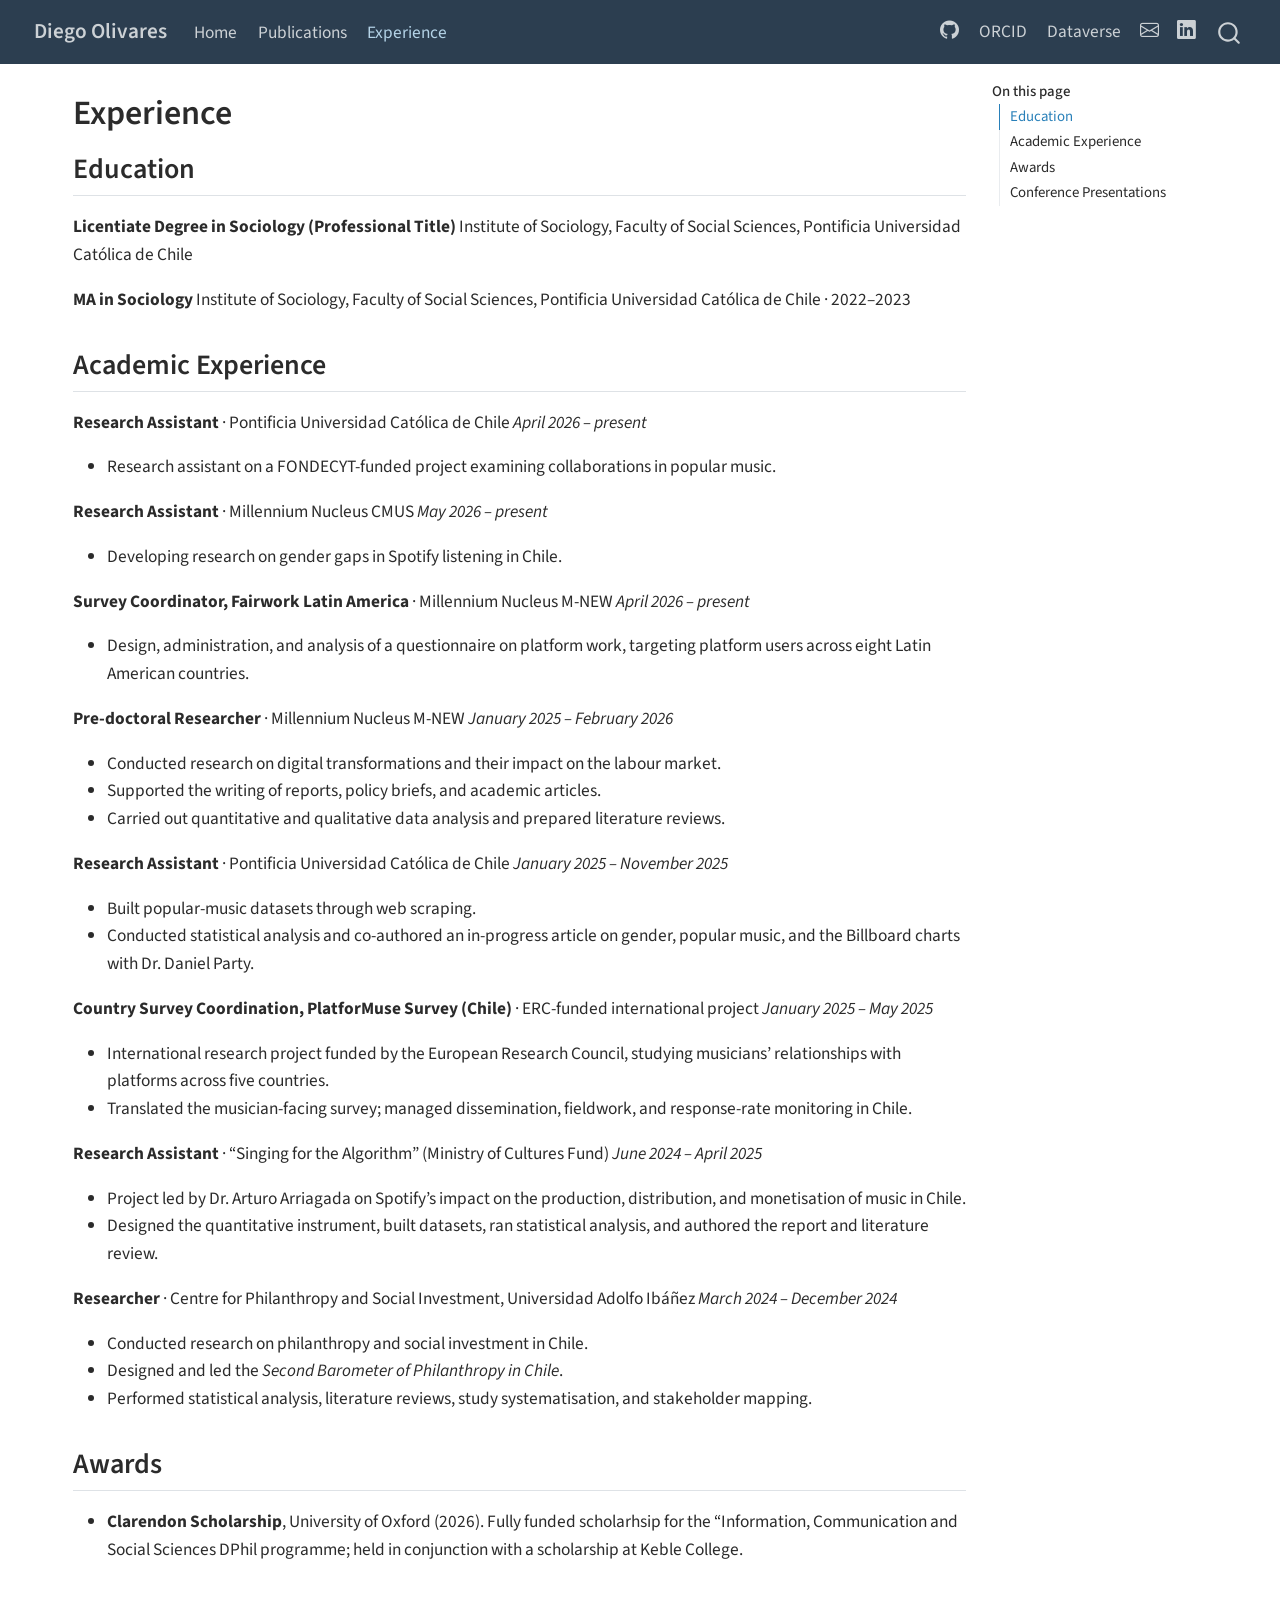
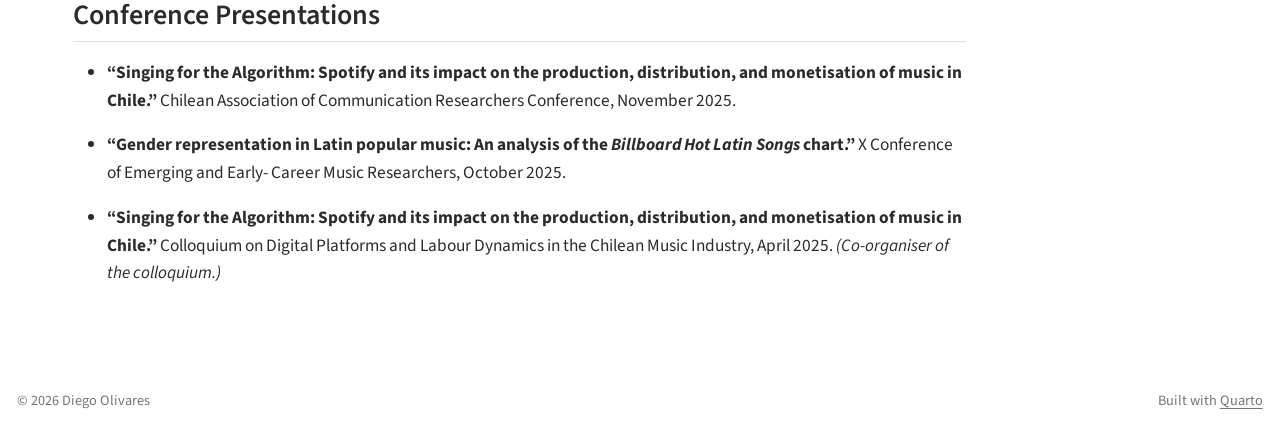
==== experience.html @ cd72e965 "Built site for gh-pages" ====
<!DOCTYPE html>
<html xmlns="http://www.w3.org/1999/xhtml" lang="en" xml:lang="en"><head>

<meta charset="utf-8">
<meta name="generator" content="quarto-1.8.25">

<meta name="viewport" content="width=device-width, initial-scale=1.0, user-scalable=yes">


<title>Experience – Diego Olivares</title>
<style>
code{white-space: pre-wrap;}
span.smallcaps{font-variant: small-caps;}
div.columns{display: flex; gap: min(4vw, 1.5em);}
div.column{flex: auto; overflow-x: auto;}
div.hanging-indent{margin-left: 1.5em; text-indent: -1.5em;}
ul.task-list{list-style: none;}
ul.task-list li input[type="checkbox"] {
  width: 0.8em;
  margin: 0 0.8em 0.2em -1em; /* quarto-specific, see https://github.com/quarto-dev/quarto-cli/issues/4556 */ 
  vertical-align: middle;
}
</style>


<script src="site_libs/quarto-nav/quarto-nav.js"></script>
<script src="site_libs/quarto-nav/headroom.min.js"></script>
<script src="site_libs/clipboard/clipboard.min.js"></script>
<script src="site_libs/quarto-search/autocomplete.umd.js"></script>
<script src="site_libs/quarto-search/fuse.min.js"></script>
<script src="site_libs/quarto-search/quarto-search.js"></script>
<meta name="quarto:offset" content="./">
<link href="./assets/favicon.png" rel="icon" type="image/png">
<script src="site_libs/quarto-html/quarto.js" type="module"></script>
<script src="site_libs/quarto-html/tabsets/tabsets.js" type="module"></script>
<script src="site_libs/quarto-html/axe/axe-check.js" type="module"></script>
<script src="site_libs/quarto-html/popper.min.js"></script>
<script src="site_libs/quarto-html/tippy.umd.min.js"></script>
<script src="site_libs/quarto-html/anchor.min.js"></script>
<link href="site_libs/quarto-html/tippy.css" rel="stylesheet">
<link href="site_libs/quarto-html/quarto-syntax-highlighting-7b89279ff1a6dce999919e0e67d4d9ec.css" rel="stylesheet" id="quarto-text-highlighting-styles">
<script src="site_libs/bootstrap/bootstrap.min.js"></script>
<link href="site_libs/bootstrap/bootstrap-icons.css" rel="stylesheet">
<link href="site_libs/bootstrap/bootstrap-783c2c7e05bef374523147066c474163.min.css" rel="stylesheet" append-hash="true" id="quarto-bootstrap" data-mode="light">
<script id="quarto-search-options" type="application/json">{
  "location": "navbar",
  "copy-button": false,
  "collapse-after": 3,
  "panel-placement": "end",
  "type": "overlay",
  "limit": 50,
  "keyboard-shortcut": [
    "f",
    "/",
    "s"
  ],
  "show-item-context": false,
  "language": {
    "search-no-results-text": "No results",
    "search-matching-documents-text": "matching documents",
    "search-copy-link-title": "Copy link to search",
    "search-hide-matches-text": "Hide additional matches",
    "search-more-match-text": "more match in this document",
    "search-more-matches-text": "more matches in this document",
    "search-clear-button-title": "Clear",
    "search-text-placeholder": "",
    "search-detached-cancel-button-title": "Cancel",
    "search-submit-button-title": "Submit",
    "search-label": "Search"
  }
}</script>


<link rel="stylesheet" href="styles.css">
</head>

<body class="nav-fixed quarto-light">

<div id="quarto-search-results"></div>
  <header id="quarto-header" class="headroom fixed-top">
    <nav class="navbar navbar-expand-lg " data-bs-theme="dark">
      <div class="navbar-container container-fluid">
      <div class="navbar-brand-container mx-auto">
    <a href="./index.html" class="navbar-brand navbar-brand-logo">
    </a>
    <a class="navbar-brand" href="./index.html">
    <span class="navbar-title">Diego Olivares</span>
    </a>
  </div>
            <div id="quarto-search" class="" title="Search"></div>
          <button class="navbar-toggler" type="button" data-bs-toggle="collapse" data-bs-target="#navbarCollapse" aria-controls="navbarCollapse" role="menu" aria-expanded="false" aria-label="Toggle navigation" onclick="if (window.quartoToggleHeadroom) { window.quartoToggleHeadroom(); }">
  <span class="navbar-toggler-icon"></span>
</button>
          <div class="collapse navbar-collapse" id="navbarCollapse">
            <ul class="navbar-nav navbar-nav-scroll me-auto">
  <li class="nav-item">
    <a class="nav-link" href="./index.html"> 
<span class="menu-text">Home</span></a>
  </li>  
  <li class="nav-item">
    <a class="nav-link" href="./publications.html"> 
<span class="menu-text">Publications</span></a>
  </li>  
  <li class="nav-item">
    <a class="nav-link active" href="./experience.html" aria-current="page"> 
<span class="menu-text">Experience</span></a>
  </li>  
</ul>
            <ul class="navbar-nav navbar-nav-scroll ms-auto">
  <li class="nav-item compact">
    <a class="nav-link" href="https://github.com/diegolivaresm"> <i class="bi bi-github" role="img" aria-label="GitHub">
</i> 
<span class="menu-text"></span></a>
  </li>  
  <li class="nav-item">
    <a class="nav-link" href="https://orcid.org/0009-0008-4754-5442"> 
<span class="menu-text">ORCID</span></a>
  </li>  
  <li class="nav-item">
    <a class="nav-link" href="https://dataverse.harvard.edu/dataverse/diego_olivares"> 
<span class="menu-text">Dataverse</span></a>
  </li>  
  <li class="nav-item compact">
    <a class="nav-link" href="mailto:diego.olivares@alumni.uc.cl"> <i class="bi bi-envelope" role="img" aria-label="Email">
</i> 
<span class="menu-text"></span></a>
  </li>  
  <li class="nav-item compact">
    <a class="nav-link" href="https://www.linkedin.com/in/diego-olivares-009ab22b0/"> <i class="bi bi-linkedin" role="img" aria-label="LinkedIn">
</i> 
<span class="menu-text"></span></a>
  </li>  
</ul>
          </div> <!-- /navcollapse -->
            <div class="quarto-navbar-tools">
</div>
      </div> <!-- /container-fluid -->
    </nav>
</header>
<!-- content -->
<div id="quarto-content" class="quarto-container page-columns page-rows-contents page-layout-full page-navbar">
<!-- sidebar -->
<!-- margin-sidebar -->
    <div id="quarto-margin-sidebar" class="sidebar margin-sidebar">
        <nav id="TOC" role="doc-toc" class="toc-active">
    <h2 id="toc-title">On this page</h2>
   
  <ul>
  <li><a href="#education" id="toc-education" class="nav-link active" data-scroll-target="#education">Education</a></li>
  <li><a href="#academic-experience" id="toc-academic-experience" class="nav-link" data-scroll-target="#academic-experience">Academic Experience</a></li>
  <li><a href="#awards" id="toc-awards" class="nav-link" data-scroll-target="#awards">Awards</a></li>
  <li><a href="#conference-presentations" id="toc-conference-presentations" class="nav-link" data-scroll-target="#conference-presentations">Conference Presentations</a></li>
  </ul>
</nav>
    </div>
<!-- main -->
<main class="content column-page-left" id="quarto-document-content">

<header id="title-block-header" class="quarto-title-block default">
<div class="quarto-title">
<h1 class="title">Experience</h1>
</div>



<div class="quarto-title-meta column-page-left">

    
  
    
  </div>
  


</header>


<section id="education" class="level2">
<h2 class="anchored" data-anchor-id="education">Education</h2>
<p><strong>Licentiate Degree in Sociology (Professional Title)</strong> Institute of Sociology, Faculty of Social Sciences, Pontificia Universidad Católica de Chile</p>
<p><strong>MA in Sociology</strong> Institute of Sociology, Faculty of Social Sciences, Pontificia Universidad Católica de Chile · 2022–2023</p>
</section>
<section id="academic-experience" class="level2">
<h2 class="anchored" data-anchor-id="academic-experience">Academic Experience</h2>
<p><strong>Research Assistant</strong> · Pontificia Universidad Católica de Chile <em>April 2026 – present</em></p>
<ul>
<li>Research assistant on a FONDECYT-funded project examining collaborations in popular music.</li>
</ul>
<p><strong>Research Assistant</strong> · Millennium Nucleus CMUS <em>May 2026 – present</em></p>
<ul>
<li>Developing research on gender gaps in Spotify listening in Chile.</li>
</ul>
<p><strong>Survey Coordinator, Fairwork Latin America</strong> · Millennium Nucleus M-NEW <em>April 2026 – present</em></p>
<ul>
<li>Design, administration, and analysis of a questionnaire on platform work, targeting platform users across eight Latin American countries.</li>
</ul>
<p><strong>Pre-doctoral Researcher</strong> · Millennium Nucleus M-NEW <em>January 2025 – February 2026</em></p>
<ul>
<li>Conducted research on digital transformations and their impact on the labour market.</li>
<li>Supported the writing of reports, policy briefs, and academic articles.</li>
<li>Carried out quantitative and qualitative data analysis and prepared literature reviews.</li>
</ul>
<p><strong>Research Assistant</strong> · Pontificia Universidad Católica de Chile <em>January 2025 – November 2025</em></p>
<ul>
<li>Built popular-music datasets through web scraping.</li>
<li>Conducted statistical analysis and co-authored an in-progress article on gender, popular music, and the Billboard charts with Dr.&nbsp;Daniel Party.</li>
</ul>
<p><strong>Country Survey Coordination, PlatforMuse Survey (Chile)</strong> · ERC-funded international project <em>January 2025 – May 2025</em></p>
<ul>
<li>International research project funded by the European Research Council, studying musicians’ relationships with platforms across five countries.</li>
<li>Translated the musician-facing survey; managed dissemination, fieldwork, and response-rate monitoring in Chile.</li>
</ul>
<p><strong>Research Assistant</strong> · “Singing for the Algorithm” (Ministry of Cultures Fund) <em>June 2024 – April 2025</em></p>
<ul>
<li>Project led by Dr.&nbsp;Arturo Arriagada on Spotify’s impact on the production, distribution, and monetisation of music in Chile.</li>
<li>Designed the quantitative instrument, built datasets, ran statistical analysis, and authored the report and literature review.</li>
</ul>
<p><strong>Researcher</strong> · Centre for Philanthropy and Social Investment, Universidad Adolfo Ibáñez <em>March 2024 – December 2024</em></p>
<ul>
<li>Conducted research on philanthropy and social investment in Chile.</li>
<li>Designed and led the <em>Second Barometer of Philanthropy in Chile</em>.</li>
<li>Performed statistical analysis, literature reviews, study systematisation, and stakeholder mapping.</li>
</ul>
</section>
<section id="awards" class="level2">
<h2 class="anchored" data-anchor-id="awards">Awards</h2>
<ul>
<li><strong>Clarendon Scholarship</strong>, University of Oxford (2026). Fully funded scholarhsip for the “Information, Communication and Social Sciences DPhil programme; held in conjunction with a scholarship at Keble College.</li>
</ul>
</section>
<section id="conference-presentations" class="level2">
<h2 class="anchored" data-anchor-id="conference-presentations">Conference Presentations</h2>
<ul>
<li><p><strong>“Singing for the Algorithm: Spotify and its impact on the production, distribution, and monetisation of music in Chile.”</strong> Chilean Association of Communication Researchers Conference, November 2025.</p></li>
<li><p><strong>“Gender representation in Latin popular music: An analysis of the <em>Billboard Hot Latin Songs</em> chart.”</strong> X Conference of Emerging and Early- Career Music Researchers, October 2025.</p></li>
<li><p><strong>“Singing for the Algorithm: Spotify and its impact on the production, distribution, and monetisation of music in Chile.”</strong> Colloquium on Digital Platforms and Labour Dynamics in the Chilean Music Industry, April 2025. <em>(Co-organiser of the colloquium.)</em></p></li>
</ul>


</section>

</main> <!-- /main -->
<script id="quarto-html-after-body" type="application/javascript">
  window.document.addEventListener("DOMContentLoaded", function (event) {
    const icon = "";
    const anchorJS = new window.AnchorJS();
    anchorJS.options = {
      placement: 'right',
      icon: icon
    };
    anchorJS.add('.anchored');
    const isCodeAnnotation = (el) => {
      for (const clz of el.classList) {
        if (clz.startsWith('code-annotation-')) {                     
          return true;
        }
      }
      return false;
    }
    const onCopySuccess = function(e) {
      // button target
      const button = e.trigger;
      // don't keep focus
      button.blur();
      // flash "checked"
      button.classList.add('code-copy-button-checked');
      var currentTitle = button.getAttribute("title");
      button.setAttribute("title", "Copied!");
      let tooltip;
      if (window.bootstrap) {
        button.setAttribute("data-bs-toggle", "tooltip");
        button.setAttribute("data-bs-placement", "left");
        button.setAttribute("data-bs-title", "Copied!");
        tooltip = new bootstrap.Tooltip(button, 
          { trigger: "manual", 
            customClass: "code-copy-button-tooltip",
            offset: [0, -8]});
        tooltip.show();    
      }
      setTimeout(function() {
        if (tooltip) {
          tooltip.hide();
          button.removeAttribute("data-bs-title");
          button.removeAttribute("data-bs-toggle");
          button.removeAttribute("data-bs-placement");
        }
        button.setAttribute("title", currentTitle);
        button.classList.remove('code-copy-button-checked');
      }, 1000);
      // clear code selection
      e.clearSelection();
    }
    const getTextToCopy = function(trigger) {
      const outerScaffold = trigger.parentElement.cloneNode(true);
      const codeEl = outerScaffold.querySelector('code');
      for (const childEl of codeEl.children) {
        if (isCodeAnnotation(childEl)) {
          childEl.remove();
        }
      }
      return codeEl.innerText;
    }
    const clipboard = new window.ClipboardJS('.code-copy-button:not([data-in-quarto-modal])', {
      text: getTextToCopy
    });
    clipboard.on('success', onCopySuccess);
    if (window.document.getElementById('quarto-embedded-source-code-modal')) {
      const clipboardModal = new window.ClipboardJS('.code-copy-button[data-in-quarto-modal]', {
        text: getTextToCopy,
        container: window.document.getElementById('quarto-embedded-source-code-modal')
      });
      clipboardModal.on('success', onCopySuccess);
    }
      var localhostRegex = new RegExp(/^(?:http|https):\/\/localhost\:?[0-9]*\//);
      var mailtoRegex = new RegExp(/^mailto:/);
        var filterRegex = new RegExp("https:\/\/diegolivaresm\.github\.io");
      var isInternal = (href) => {
          return filterRegex.test(href) || localhostRegex.test(href) || mailtoRegex.test(href);
      }
      // Inspect non-navigation links and adorn them if external
     var links = window.document.querySelectorAll('a[href]:not(.nav-link):not(.navbar-brand):not(.toc-action):not(.sidebar-link):not(.sidebar-item-toggle):not(.pagination-link):not(.no-external):not([aria-hidden]):not(.dropdown-item):not(.quarto-navigation-tool):not(.about-link)');
      for (var i=0; i<links.length; i++) {
        const link = links[i];
        if (!isInternal(link.href)) {
          // undo the damage that might have been done by quarto-nav.js in the case of
          // links that we want to consider external
          if (link.dataset.originalHref !== undefined) {
            link.href = link.dataset.originalHref;
          }
        }
      }
    function tippyHover(el, contentFn, onTriggerFn, onUntriggerFn) {
      const config = {
        allowHTML: true,
        maxWidth: 500,
        delay: 100,
        arrow: false,
        appendTo: function(el) {
            return el.parentElement;
        },
        interactive: true,
        interactiveBorder: 10,
        theme: 'quarto',
        placement: 'bottom-start',
      };
      if (contentFn) {
        config.content = contentFn;
      }
      if (onTriggerFn) {
        config.onTrigger = onTriggerFn;
      }
      if (onUntriggerFn) {
        config.onUntrigger = onUntriggerFn;
      }
      window.tippy(el, config); 
    }
    const noterefs = window.document.querySelectorAll('a[role="doc-noteref"]');
    for (var i=0; i<noterefs.length; i++) {
      const ref = noterefs[i];
      tippyHover(ref, function() {
        // use id or data attribute instead here
        let href = ref.getAttribute('data-footnote-href') || ref.getAttribute('href');
        try { href = new URL(href).hash; } catch {}
        const id = href.replace(/^#\/?/, "");
        const note = window.document.getElementById(id);
        if (note) {
          return note.innerHTML;
        } else {
          return "";
        }
      });
    }
    const xrefs = window.document.querySelectorAll('a.quarto-xref');
    const processXRef = (id, note) => {
      // Strip column container classes
      const stripColumnClz = (el) => {
        el.classList.remove("page-full", "page-columns");
        if (el.children) {
          for (const child of el.children) {
            stripColumnClz(child);
          }
        }
      }
      stripColumnClz(note)
      if (id === null || id.startsWith('sec-')) {
        // Special case sections, only their first couple elements
        const container = document.createElement("div");
        if (note.children && note.children.length > 2) {
          container.appendChild(note.children[0].cloneNode(true));
          for (let i = 1; i < note.children.length; i++) {
            const child = note.children[i];
            if (child.tagName === "P" && child.innerText === "") {
              continue;
            } else {
              container.appendChild(child.cloneNode(true));
              break;
            }
          }
          if (window.Quarto?.typesetMath) {
            window.Quarto.typesetMath(container);
          }
          return container.innerHTML
        } else {
          if (window.Quarto?.typesetMath) {
            window.Quarto.typesetMath(note);
          }
          return note.innerHTML;
        }
      } else {
        // Remove any anchor links if they are present
        const anchorLink = note.querySelector('a.anchorjs-link');
        if (anchorLink) {
          anchorLink.remove();
        }
        if (window.Quarto?.typesetMath) {
          window.Quarto.typesetMath(note);
        }
        if (note.classList.contains("callout")) {
          return note.outerHTML;
        } else {
          return note.innerHTML;
        }
      }
    }
    for (var i=0; i<xrefs.length; i++) {
      const xref = xrefs[i];
      tippyHover(xref, undefined, function(instance) {
        instance.disable();
        let url = xref.getAttribute('href');
        let hash = undefined; 
        if (url.startsWith('#')) {
          hash = url;
        } else {
          try { hash = new URL(url).hash; } catch {}
        }
        if (hash) {
          const id = hash.replace(/^#\/?/, "");
          const note = window.document.getElementById(id);
          if (note !== null) {
            try {
              const html = processXRef(id, note.cloneNode(true));
              instance.setContent(html);
            } finally {
              instance.enable();
              instance.show();
            }
          } else {
            // See if we can fetch this
            fetch(url.split('#')[0])
            .then(res => res.text())
            .then(html => {
              const parser = new DOMParser();
              const htmlDoc = parser.parseFromString(html, "text/html");
              const note = htmlDoc.getElementById(id);
              if (note !== null) {
                const html = processXRef(id, note);
                instance.setContent(html);
              } 
            }).finally(() => {
              instance.enable();
              instance.show();
            });
          }
        } else {
          // See if we can fetch a full url (with no hash to target)
          // This is a special case and we should probably do some content thinning / targeting
          fetch(url)
          .then(res => res.text())
          .then(html => {
            const parser = new DOMParser();
            const htmlDoc = parser.parseFromString(html, "text/html");
            const note = htmlDoc.querySelector('main.content');
            if (note !== null) {
              // This should only happen for chapter cross references
              // (since there is no id in the URL)
              // remove the first header
              if (note.children.length > 0 && note.children[0].tagName === "HEADER") {
                note.children[0].remove();
              }
              const html = processXRef(null, note);
              instance.setContent(html);
            } 
          }).finally(() => {
            instance.enable();
            instance.show();
          });
        }
      }, function(instance) {
      });
    }
        let selectedAnnoteEl;
        const selectorForAnnotation = ( cell, annotation) => {
          let cellAttr = 'data-code-cell="' + cell + '"';
          let lineAttr = 'data-code-annotation="' +  annotation + '"';
          const selector = 'span[' + cellAttr + '][' + lineAttr + ']';
          return selector;
        }
        const selectCodeLines = (annoteEl) => {
          const doc = window.document;
          const targetCell = annoteEl.getAttribute("data-target-cell");
          const targetAnnotation = annoteEl.getAttribute("data-target-annotation");
          const annoteSpan = window.document.querySelector(selectorForAnnotation(targetCell, targetAnnotation));
          const lines = annoteSpan.getAttribute("data-code-lines").split(",");
          const lineIds = lines.map((line) => {
            return targetCell + "-" + line;
          })
          let top = null;
          let height = null;
          let parent = null;
          if (lineIds.length > 0) {
              //compute the position of the single el (top and bottom and make a div)
              const el = window.document.getElementById(lineIds[0]);
              top = el.offsetTop;
              height = el.offsetHeight;
              parent = el.parentElement.parentElement;
            if (lineIds.length > 1) {
              const lastEl = window.document.getElementById(lineIds[lineIds.length - 1]);
              const bottom = lastEl.offsetTop + lastEl.offsetHeight;
              height = bottom - top;
            }
            if (top !== null && height !== null && parent !== null) {
              // cook up a div (if necessary) and position it 
              let div = window.document.getElementById("code-annotation-line-highlight");
              if (div === null) {
                div = window.document.createElement("div");
                div.setAttribute("id", "code-annotation-line-highlight");
                div.style.position = 'absolute';
                parent.appendChild(div);
              }
              div.style.top = top - 2 + "px";
              div.style.height = height + 4 + "px";
              div.style.left = 0;
              let gutterDiv = window.document.getElementById("code-annotation-line-highlight-gutter");
              if (gutterDiv === null) {
                gutterDiv = window.document.createElement("div");
                gutterDiv.setAttribute("id", "code-annotation-line-highlight-gutter");
                gutterDiv.style.position = 'absolute';
                const codeCell = window.document.getElementById(targetCell);
                const gutter = codeCell.querySelector('.code-annotation-gutter');
                gutter.appendChild(gutterDiv);
              }
              gutterDiv.style.top = top - 2 + "px";
              gutterDiv.style.height = height + 4 + "px";
            }
            selectedAnnoteEl = annoteEl;
          }
        };
        const unselectCodeLines = () => {
          const elementsIds = ["code-annotation-line-highlight", "code-annotation-line-highlight-gutter"];
          elementsIds.forEach((elId) => {
            const div = window.document.getElementById(elId);
            if (div) {
              div.remove();
            }
          });
          selectedAnnoteEl = undefined;
        };
          // Handle positioning of the toggle
      window.addEventListener(
        "resize",
        throttle(() => {
          elRect = undefined;
          if (selectedAnnoteEl) {
            selectCodeLines(selectedAnnoteEl);
          }
        }, 10)
      );
      function throttle(fn, ms) {
      let throttle = false;
      let timer;
        return (...args) => {
          if(!throttle) { // first call gets through
              fn.apply(this, args);
              throttle = true;
          } else { // all the others get throttled
              if(timer) clearTimeout(timer); // cancel #2
              timer = setTimeout(() => {
                fn.apply(this, args);
                timer = throttle = false;
              }, ms);
          }
        };
      }
        // Attach click handler to the DT
        const annoteDls = window.document.querySelectorAll('dt[data-target-cell]');
        for (const annoteDlNode of annoteDls) {
          annoteDlNode.addEventListener('click', (event) => {
            const clickedEl = event.target;
            if (clickedEl !== selectedAnnoteEl) {
              unselectCodeLines();
              const activeEl = window.document.querySelector('dt[data-target-cell].code-annotation-active');
              if (activeEl) {
                activeEl.classList.remove('code-annotation-active');
              }
              selectCodeLines(clickedEl);
              clickedEl.classList.add('code-annotation-active');
            } else {
              // Unselect the line
              unselectCodeLines();
              clickedEl.classList.remove('code-annotation-active');
            }
          });
        }
    const findCites = (el) => {
      const parentEl = el.parentElement;
      if (parentEl) {
        const cites = parentEl.dataset.cites;
        if (cites) {
          return {
            el,
            cites: cites.split(' ')
          };
        } else {
          return findCites(el.parentElement)
        }
      } else {
        return undefined;
      }
    };
    var bibliorefs = window.document.querySelectorAll('a[role="doc-biblioref"]');
    for (var i=0; i<bibliorefs.length; i++) {
      const ref = bibliorefs[i];
      const citeInfo = findCites(ref);
      if (citeInfo) {
        tippyHover(citeInfo.el, function() {
          var popup = window.document.createElement('div');
          citeInfo.cites.forEach(function(cite) {
            var citeDiv = window.document.createElement('div');
            citeDiv.classList.add('hanging-indent');
            citeDiv.classList.add('csl-entry');
            var biblioDiv = window.document.getElementById('ref-' + cite);
            if (biblioDiv) {
              citeDiv.innerHTML = biblioDiv.innerHTML;
            }
            popup.appendChild(citeDiv);
          });
          return popup.innerHTML;
        });
      }
    }
  });
  </script>
</div> <!-- /content -->
<footer class="footer">
  <div class="nav-footer">
    <div class="nav-footer-left">
<p>© 2026 Diego Olivares</p>
</div>   
    <div class="nav-footer-center">
      &nbsp;
    </div>
    <div class="nav-footer-right">
<p>Built with <a href="https://quarto.org">Quarto</a></p>
</div>
  </div>
</footer>




</body></html>
---- site_libs/quarto-html/tippy.css ----
.tippy-box[data-animation=fade][data-state=hidden]{opacity:0}[data-tippy-root]{max-width:calc(100vw - 10px)}.tippy-box{position:relative;background-color:#333;color:#fff;border-radius:4px;font-size:14px;line-height:1.4;white-space:normal;outline:0;transition-property:transform,visibility,opacity}.tippy-box[data-placement^=top]>.tippy-arrow{bottom:0}.tippy-box[data-placement^=top]>.tippy-arrow:before{bottom:-7px;left:0;border-width:8px 8px 0;border-top-color:initial;transform-origin:center top}.tippy-box[data-placement^=bottom]>.tippy-arrow{top:0}.tippy-box[data-placement^=bottom]>.tippy-arrow:before{top:-7px;left:0;border-width:0 8px 8px;border-bottom-color:initial;transform-origin:center bottom}.tippy-box[data-placement^=left]>.tippy-arrow{right:0}.tippy-box[data-placement^=left]>.tippy-arrow:before{border-width:8px 0 8px 8px;border-left-color:initial;right:-7px;transform-origin:center left}.tippy-box[data-placement^=right]>.tippy-arrow{left:0}.tippy-box[data-placement^=right]>.tippy-arrow:before{left:-7px;border-width:8px 8px 8px 0;border-right-color:initial;transform-origin:center right}.tippy-box[data-inertia][data-state=visible]{transition-timing-function:cubic-bezier(.54,1.5,.38,1.11)}.tippy-arrow{width:16px;height:16px;color:#333}.tippy-arrow:before{content:"";position:absolute;border-color:transparent;border-style:solid}.tippy-content{position:relative;padding:5px 9px;z-index:1}
---- site_libs/quarto-html/quarto-syntax-highlighting-7b89279ff1a6dce999919e0e67d4d9ec.css ----
/* quarto syntax highlight colors */
:root {
  --quarto-hl-ot-color: #003B4F;
  --quarto-hl-at-color: #657422;
  --quarto-hl-ss-color: #20794D;
  --quarto-hl-an-color: #5E5E5E;
  --quarto-hl-fu-color: #4758AB;
  --quarto-hl-st-color: #20794D;
  --quarto-hl-cf-color: #003B4F;
  --quarto-hl-op-color: #5E5E5E;
  --quarto-hl-er-color: #AD0000;
  --quarto-hl-bn-color: #AD0000;
  --quarto-hl-al-color: #AD0000;
  --quarto-hl-va-color: #111111;
  --quarto-hl-bu-color: inherit;
  --quarto-hl-ex-color: inherit;
  --quarto-hl-pp-color: #AD0000;
  --quarto-hl-in-color: #5E5E5E;
  --quarto-hl-vs-color: #20794D;
  --quarto-hl-wa-color: #5E5E5E;
  --quarto-hl-do-color: #5E5E5E;
  --quarto-hl-im-color: #00769E;
  --quarto-hl-ch-color: #20794D;
  --quarto-hl-dt-color: #AD0000;
  --quarto-hl-fl-color: #AD0000;
  --quarto-hl-co-color: #5E5E5E;
  --quarto-hl-cv-color: #5E5E5E;
  --quarto-hl-cn-color: #8f5902;
  --quarto-hl-sc-color: #5E5E5E;
  --quarto-hl-dv-color: #AD0000;
  --quarto-hl-kw-color: #003B4F;
}

/* other quarto variables */
:root {
  --quarto-font-monospace: SFMono-Regular, Menlo, Monaco, Consolas, "Liberation Mono", "Courier New", monospace;
}

/* syntax highlight based on Pandoc's rules */
pre > code.sourceCode > span {
  color: #003B4F;
}

code.sourceCode > span {
  color: #003B4F;
}

div.sourceCode,
div.sourceCode pre.sourceCode {
  color: #003B4F;
}

/* Normal */
code span {
  color: #003B4F;
}

/* Alert */
code span.al {
  color: #AD0000;
  font-style: inherit;
}

/* Annotation */
code span.an {
  color: #5E5E5E;
  font-style: inherit;
}

/* Attribute */
code span.at {
  color: #657422;
  font-style: inherit;
}

/* BaseN */
code span.bn {
  color: #AD0000;
  font-style: inherit;
}

/* BuiltIn */
code span.bu {
  font-style: inherit;
}

/* ControlFlow */
code span.cf {
  color: #003B4F;
  font-weight: bold;
  font-style: inherit;
}

/* Char */
code span.ch {
  color: #20794D;
  font-style: inherit;
}

/* Constant */
code span.cn {
  color: #8f5902;
  font-style: inherit;
}

/* Comment */
code span.co {
  color: #5E5E5E;
  font-style: inherit;
}

/* CommentVar */
code span.cv {
  color: #5E5E5E;
  font-style: italic;
}

/* Documentation */
code span.do {
  color: #5E5E5E;
  font-style: italic;
}

/* DataType */
code span.dt {
  color: #AD0000;
  font-style: inherit;
}

/* DecVal */
code span.dv {
  color: #AD0000;
  font-style: inherit;
}

/* Error */
code span.er {
  color: #AD0000;
  font-style: inherit;
}

/* Extension */
code span.ex {
  font-style: inherit;
}

/* Float */
code span.fl {
  color: #AD0000;
  font-style: inherit;
}

/* Function */
code span.fu {
  color: #4758AB;
  font-style: inherit;
}

/* Import */
code span.im {
  color: #00769E;
  font-style: inherit;
}

/* Information */
code span.in {
  color: #5E5E5E;
  font-style: inherit;
}

/* Keyword */
code span.kw {
  color: #003B4F;
  font-weight: bold;
  font-style: inherit;
}

/* Operator */
code span.op {
  color: #5E5E5E;
  font-style: inherit;
}

/* Other */
code span.ot {
  color: #003B4F;
  font-style: inherit;
}

/* Preprocessor */
code span.pp {
  color: #AD0000;
  font-style: inherit;
}

/* SpecialChar */
code span.sc {
  color: #5E5E5E;
  font-style: inherit;
}

/* SpecialString */
code span.ss {
  color: #20794D;
  font-style: inherit;
}

/* String */
code span.st {
  color: #20794D;
  font-style: inherit;
}

/* Variable */
code span.va {
  color: #111111;
  font-style: inherit;
}

/* VerbatimString */
code span.vs {
  color: #20794D;
  font-style: inherit;
}

/* Warning */
code span.wa {
  color: #5E5E5E;
  font-style: italic;
}

.prevent-inlining {
  content: "</";
}

/*# sourceMappingURL=3944bc705cfaf4c80e56f77c5205168a.css.map */
---- styles.css ----
/* Estilos sueltos opcionales */
body { font-size: 1.02rem; line-height: 1.6; }
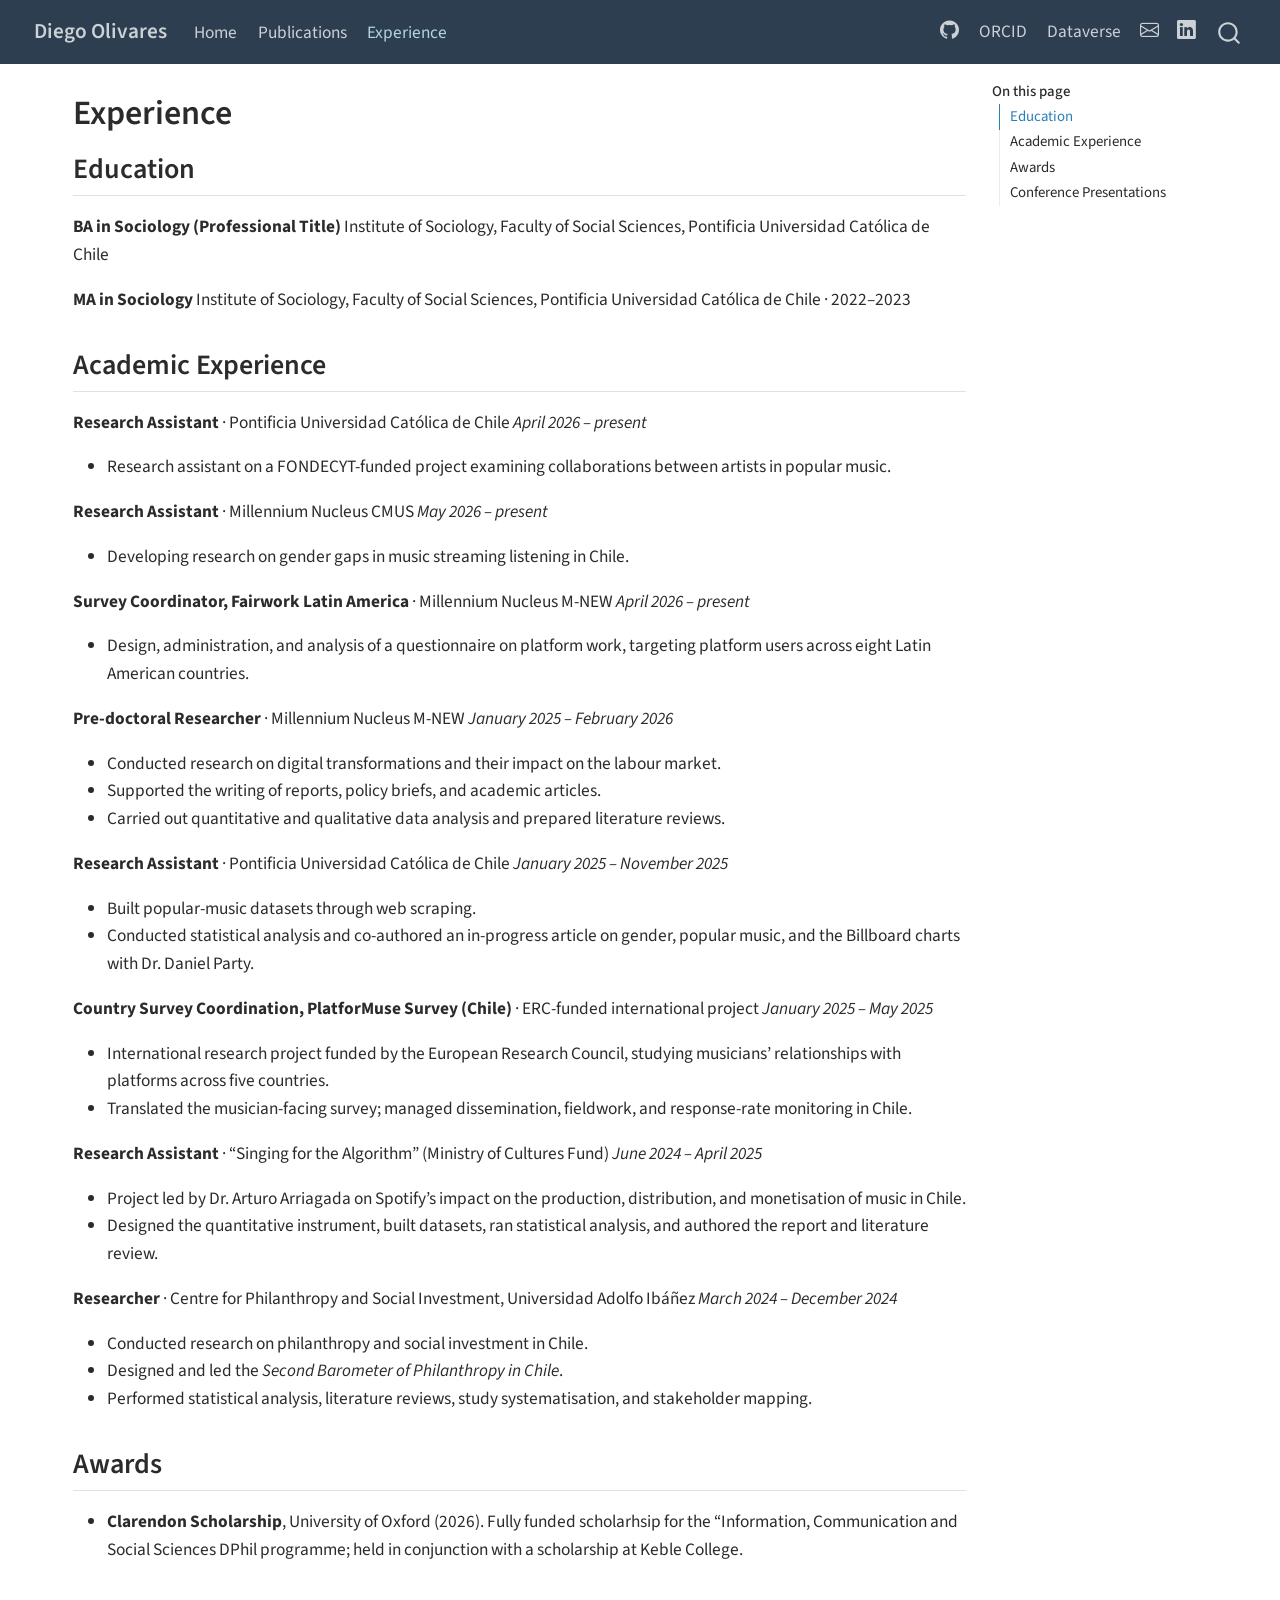
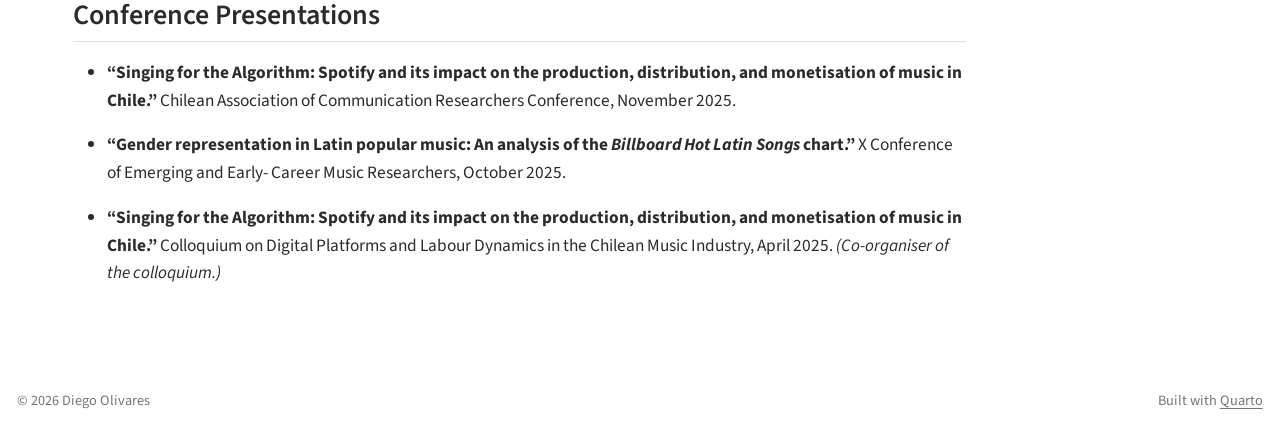
==== commit 45d7135d: "Built site for gh-pages" ====
--- a/experience.html
+++ b/experience.html
@@ -177,18 +177,18 @@
 
 <section id="education" class="level2">
 <h2 class="anchored" data-anchor-id="education">Education</h2>
-<p><strong>Licentiate Degree in Sociology (Professional Title)</strong> Institute of Sociology, Faculty of Social Sciences, Pontificia Universidad Católica de Chile</p>
+<p><strong>BA in Sociology (Professional Title)</strong> Institute of Sociology, Faculty of Social Sciences, Pontificia Universidad Católica de Chile</p>
 <p><strong>MA in Sociology</strong> Institute of Sociology, Faculty of Social Sciences, Pontificia Universidad Católica de Chile · 2022–2023</p>
 </section>
 <section id="academic-experience" class="level2">
 <h2 class="anchored" data-anchor-id="academic-experience">Academic Experience</h2>
 <p><strong>Research Assistant</strong> · Pontificia Universidad Católica de Chile <em>April 2026 – present</em></p>
 <ul>
-<li>Research assistant on a FONDECYT-funded project examining collaborations in popular music.</li>
+<li>Research assistant on a FONDECYT-funded project examining collaborations between artists in popular music.</li>
 </ul>
 <p><strong>Research Assistant</strong> · Millennium Nucleus CMUS <em>May 2026 – present</em></p>
 <ul>
-<li>Developing research on gender gaps in Spotify listening in Chile.</li>
+<li>Developing research on gender gaps in music streaming listening in Chile.</li>
 </ul>
 <p><strong>Survey Coordinator, Fairwork Latin America</strong> · Millennium Nucleus M-NEW <em>April 2026 – present</em></p>
 <ul>
